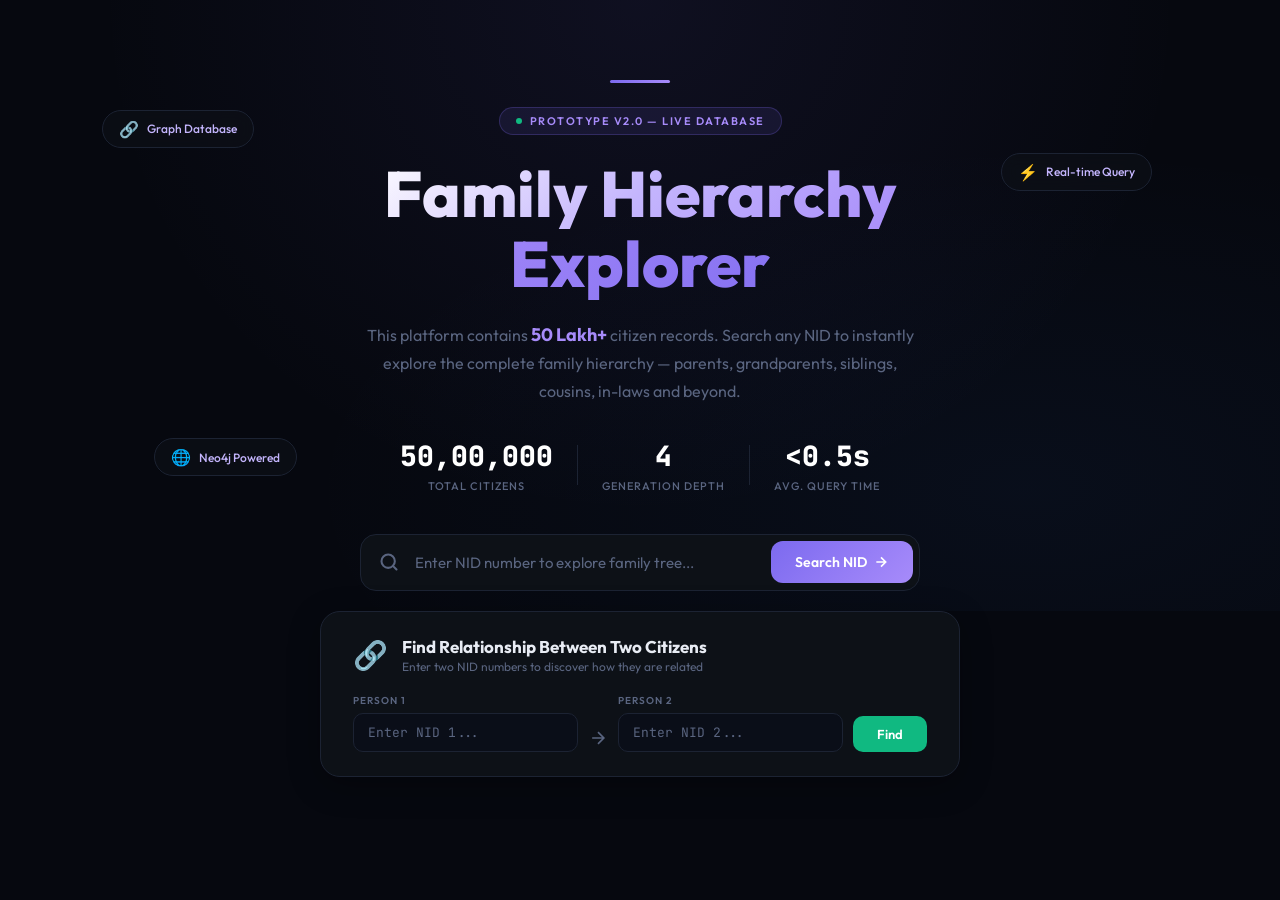
==== templates/index.html @ de161c2a "Initial commit" ====
<!DOCTYPE html>
<html lang="en">

<head>
    <meta charset="UTF-8">
    <meta name="viewport" content="width=device-width, initial-scale=1.0">
    <title>Family Tree Explorer — NID Database | 50 Lakh+ Records</title>
    <meta name="description"
        content="Explore family hierarchy and relationships across 50 Lakh+ citizen records using NID-based graph visualization.">

    <!-- D3.js library for graph visualization -->
    <script src="https://d3js.org/d3.v7.min.js"></script>

    <!-- Google Fonts: Outfit + JetBrains Mono -->
    <link rel="preconnect" href="https://fonts.googleapis.com">
    <link rel="preconnect" href="https://fonts.gstatic.com" crossorigin>
    <link
        href="https://fonts.googleapis.com/css2?family=Outfit:wght@300;400;500;600;700;800;900&family=JetBrains+Mono:wght@400;500;600&display=swap"
        rel="stylesheet">

    <!-- Our stylesheet -->
    <link rel="stylesheet" href="/static/css/style.css">
</head>

<body>

    <!-- HERO LANDING SECTION (shown initially, hidden after search) -->
    <section class="hero-section" id="heroSection">

        <!-- Animated background particles -->
        <div class="hero-particles" id="heroParticles"></div>

        <!-- Floating stats badges -->
        <div class="hero-float-badges">
            <div class="float-badge badge-1">
                <span class="badge-icon">🔗</span>
                <span class="badge-text">Graph Database</span>
            </div>
            <div class="float-badge badge-2">
                <span class="badge-icon">⚡</span>
                <span class="badge-text">Real-time Query</span>
            </div>
            <div class="float-badge badge-3">
                <span class="badge-icon">🌐</span>
                <span class="badge-text">Neo4j Powered</span>
            </div>
        </div>

        <div class="hero-content">
            <!-- Glowing accent line -->
            <div class="hero-accent-line"></div>

            <div class="hero-badge">
                <span class="hero-badge-dot"></span>
                PROTOTYPE v2.0 — LIVE DATABASE
            </div>

            <h1 class="hero-title">
                <span class="hero-title-line1">Family Hierarchy</span>
                <span class="hero-title-line2">Explorer</span>
            </h1>

            <p class="hero-subtitle">
                This platform contains <strong class="hero-highlight">50 Lakh+</strong> citizen records.
                Search any NID to instantly explore the complete family hierarchy — parents, grandparents,
                siblings, cousins, in-laws and beyond.
            </p>

            <div class="hero-stats">
                <div class="hero-stat">
                    <span class="hero-stat-number" id="statUsers">50,00,000</span>
                    <span class="hero-stat-label">Total Citizens</span>
                </div>
                <div class="hero-stat-divider"></div>
                <div class="hero-stat">
                    <span class="hero-stat-number">4</span>
                    <span class="hero-stat-label">Generation Depth</span>
                </div>
                <div class="hero-stat-divider"></div>
                <div class="hero-stat">
                    <span class="hero-stat-number">&lt;0.5s</span>
                    <span class="hero-stat-label">Avg. Query Time</span>
                </div>
            </div>

            <!-- Main NID Search Box -->
            <div class="hero-search-wrapper">
                <div class="hero-search-box" id="heroSearchBox">
                    <div class="search-icon-wrapper">
                        <svg width="20" height="20" viewBox="0 0 24 24" fill="none" stroke="currentColor"
                            stroke-width="2.5" stroke-linecap="round">
                            <circle cx="11" cy="11" r="8" />
                            <path d="m21 21-4.35-4.35" />
                        </svg>
                    </div>
                    <input type="text" id="heroSearchInput" placeholder="Enter NID number to explore family tree..."
                        autocomplete="off">
                    <button class="hero-search-btn" id="heroSearchBtn" onclick="handleHeroSearch()">
                        <span>Search NID</span>
                        <svg width="16" height="16" viewBox="0 0 24 24" fill="none" stroke="currentColor"
                            stroke-width="2.5">
                            <path d="M5 12h14M12 5l7 7-7 7" />
                        </svg>
                    </button>
                </div>

                <!-- Search results dropdown -->
                <div class="hero-search-results" id="heroSearchResults"></div>
            </div>

            <!-- Searching state -->
            <div class="search-progress" id="searchProgress">
                <div class="search-progress-bar">
                    <div class="search-progress-fill" id="searchProgressFill"></div>
                </div>
                <div class="search-progress-text" id="searchProgressText">Searching across 50,00,000 records...</div>
            </div>

            <!-- Search completed timing -->
            <div class="search-timing-result" id="searchTimingResult">
                <div class="timing-icon">⚡</div>
                <div class="timing-text" id="timingText"></div>
            </div>

        </div>
    </section>

    <!-- RELATIONSHIP FINDER SECTION (separate from hero, reduced gap) -->
    <section class="rel-finder-section" id="relFinderSection">
        <div class="rel-finder-container">
            <div class="rel-finder-header">
                <span class="rel-finder-icon">🔗</span>
                <div>
                    <h2>Find Relationship Between Two Citizens</h2>
                    <p>Enter two NID numbers to discover how they are related</p>
                </div>
            </div>
            <div class="hero-rel-inputs">
                <div class="hero-rel-input-wrap">
                    <label>Person 1</label>
                    <input type="text" id="heroRelNid1" placeholder="Enter NID 1...">
                </div>
                <div class="hero-rel-divider">
                    <svg width="20" height="20" viewBox="0 0 24 24" fill="none" stroke="currentColor" stroke-width="2">
                        <path d="M5 12h14M12 5l7 7-7 7" />
                    </svg>
                </div>
                <div class="hero-rel-input-wrap">
                    <label>Person 2</label>
                    <input type="text" id="heroRelNid2" placeholder="Enter NID 2...">
                </div>
                <button class="hero-rel-btn" onclick="heroFindRelationship()">Find</button>
            </div>
            <div class="hero-rel-result" id="heroRelResult">
                <div class="hero-rel-label" id="heroRelLabel"></div>
                <div class="hero-rel-path" id="heroRelPath"></div>
            </div>
        </div>
    </section>


    <!-- APP SECTION (shown after a citizen is selected) -->
    <section class="app-section" id="appSection">

        <!-- left sidebar: contains search, profile card, and relationship finder -->
        <aside class="sidebar">

            <!-- App title -->
            <div class="sidebar-header">
                <div class="sidebar-header-top">
                    <h1>🌳 Family Tree Explorer</h1>
                    <button class="btn-back-hero" onclick="showHero()" title="Back to Home">
                        <svg width="16" height="16" viewBox="0 0 24 24" fill="none" stroke="currentColor"
                            stroke-width="2.5">
                            <path d="M19 12H5M12 19l-7-7 7-7" />
                        </svg>
                    </button>
                </div>
                <p>NID Database — 50 Lakh+ Records</p>
            </div>

            <!-- Search box: type NID or name to find a citizen -->
            <div class="search-box">
                <div class="sidebar-search-wrapper">
                    <svg class="sidebar-search-icon" width="14" height="14" viewBox="0 0 24 24" fill="none"
                        stroke="currentColor" stroke-width="2.5">
                        <circle cx="11" cy="11" r="8" />
                        <path d="m21 21-4.35-4.35" />
                    </svg>
                    <input type="text" id="searchInput" placeholder="Search by NID or name..." autocomplete="off">
                </div>
            </div>

            <!-- Search results appear here dynamically -->
            <div class="search-results" id="searchResults"></div>

            <!-- Profile panel: shows the selected citizen's details -->
            <div class="profile-panel" id="profilePanel">
                <!-- This is the empty state (before any citizen is selected) -->
                <div class="profile-empty">
                    <div class="profile-empty-emoji">👤</div>
                    <p>Search for a citizen by NID or name to view their profile and family tree</p>
                </div>
            </div>
        </aside>


        <!-- main canvas (right side) for rendering the D3.js family tree graph -->
        <div class="main" id="mainCanvas">

            <!-- Welcome message (shown before any tree is loaded) -->
            <div class="empty-state" id="emptyState">
                <h2>Welcome to Family Tree Explorer</h2>
                <p>Enter an NID number in the search bar above to load a citizen's profile and family tree.</p>
            </div>

            <!-- Zoom controls (top-right corner) -->
            <div class="toolbar">
                <button onclick="zoomIn()" title="Zoom In">+</button>
                <button onclick="zoomOut()" title="Zoom Out">−</button>
                <button onclick="resetView()" title="Reset View">⟲</button>
            </div>

            <!-- Color legend (bottom-right corner, hidden until tree loads) -->
            <div class="legend" style="display:none" id="legend">
                <div class="legend-item">
                    <div class="legend-dot" style="background: var(--accent)"></div>
                    Selected Person
                </div>
                <div class="legend-item">
                    <div class="legend-dot" style="background: var(--male)"></div>
                    Male
                </div>
                <div class="legend-item">
                    <div class="legend-dot" style="background: var(--female)"></div>
                    Female
                </div>
                <div class="legend-item">
                    <div class="legend-dot" style="background: var(--gold)"></div>
                    Spouse Link
                </div>
                <div class="legend-item">
                    <div class="legend-dot" style="background: var(--green)"></div>
                    Sibling / Cousin
                </div>
            </div>

            <!-- Loading spinner overlay -->
            <div class="loading-overlay" id="loading">
                <div class="spinner"></div>
                <div class="loading-text">Loading family tree...</div>
            </div>

            <!-- Tooltip (follows the mouse when hovering a node) -->
            <div class="tooltip" id="tooltip"></div>

        </div>

    </section>


    <!-- RELATIONSHIP TABLE MODAL -->
    <div class="modal-overlay" id="relTableModal">
        <div class="modal-container">
            <div class="modal-header">
                <div class="modal-title-group">
                    <h2 id="modalTitle">Family Relationship Table</h2>
                    <p class="modal-subtitle" id="modalSubtitle">Complete family hierarchy breakdown</p>
                </div>
                <button class="modal-close" onclick="closeRelTable()">
                    <svg width="20" height="20" viewBox="0 0 24 24" fill="none" stroke="currentColor"
                        stroke-width="2.5">
                        <path d="M18 6 6 18M6 6l12 12" />
                    </svg>
                </button>
            </div>

            <div class="modal-body" id="modalBody">
                <!-- Tables get populated dynamically -->
            </div>
        </div>
    </div>


    <!-- Our JavaScript (loaded at the end so the DOM is ready) -->
    <script src="/static/js/app.js"></script>

</body>

</html>
---- static/css/style.css ----
@import url('https://fonts.googleapis.com/css2?family=Outfit:wght@300;400;500;600;700;800;900&family=JetBrains+Mono:wght@400;500;600&display=swap');

*{margin:0;padding:0;box-sizing:border-box}

:root{
  --bg:#06080f;--card:#0d1117;--card2:#151b27;--border:#1c2333;--input-bg:#0a0e18;
  --accent:#7c6aef;--accent2:#a78bfa;--accent3:#c4b5fd;
  --text:#e8ecf4;--muted:#5a6580;
  --green:#10b981;--red:#ef4444;--gold:#f59e0b;
  --male:#3b82f6;--female:#ec4899;
  --radius:14px;--glow:0 0 40px rgba(124,106,239,0.15);
}

html{scroll-behavior:smooth}

body{font-family:'Outfit',sans-serif;background:var(--bg);color:var(--text);min-height:100vh;overflow-x:hidden}

/* ===== HERO SECTION ===== */
.hero-section{min-height:60vh;display:flex;flex-direction:column;align-items:center;justify-content:center;position:relative;overflow:hidden;padding:80px 24px 20px;background:radial-gradient(ellipse at 50% 0%,rgba(124,106,239,0.08) 0%,transparent 60%),radial-gradient(ellipse at 80% 80%,rgba(59,130,246,0.05) 0%,transparent 50%),var(--bg)}

.hero-particles{position:absolute;inset:0;overflow:hidden;pointer-events:none}
.hero-particles .particle{position:absolute;width:3px;height:3px;background:var(--accent2);border-radius:50%;opacity:0;animation:floatUp 8s linear infinite}
@keyframes floatUp{0%{opacity:0;transform:translateY(100vh) scale(0)}10%{opacity:.6}90%{opacity:.6}100%{opacity:0;transform:translateY(-10vh) scale(1)}}

.hero-float-badges{position:absolute;inset:0;pointer-events:none}
.float-badge{position:absolute;display:flex;align-items:center;gap:8px;padding:8px 16px;background:rgba(13,17,23,0.7);border:1px solid var(--border);border-radius:24px;font-size:12px;font-weight:500;color:var(--accent3);backdrop-filter:blur(8px);animation:floatBadge 6s ease-in-out infinite}
.badge-1{top:18%;left:8%;animation-delay:0s}
.badge-2{top:25%;right:10%;animation-delay:2s}
.badge-3{bottom:22%;left:12%;animation-delay:4s}
.badge-icon{font-size:16px}
@keyframes floatBadge{0%,100%{transform:translateY(0)}50%{transform:translateY(-12px)}}

.hero-content{max-width:720px;text-align:center;position:relative;z-index:2}

.hero-accent-line{width:60px;height:3px;background:linear-gradient(90deg,var(--accent),var(--accent2));border-radius:4px;margin:0 auto 24px}

.hero-badge{display:inline-flex;align-items:center;gap:8px;padding:6px 16px;background:rgba(124,106,239,0.1);border:1px solid rgba(124,106,239,0.25);border-radius:24px;font-size:11px;font-weight:600;letter-spacing:1.5px;color:var(--accent2);margin-bottom:24px;text-transform:uppercase}
.hero-badge-dot{width:6px;height:6px;background:var(--green);border-radius:50%;animation:blink 2s ease-in-out infinite}
@keyframes blink{0%,100%{opacity:1}50%{opacity:.3}}

.hero-title{margin-bottom:20px}
.hero-title-line1{display:block;font-size:clamp(32px,6vw,64px);font-weight:800;background:linear-gradient(135deg,#fff 0%,var(--accent3) 50%,var(--accent2) 100%);-webkit-background-clip:text;-webkit-text-fill-color:transparent;background-clip:text;line-height:1.1}
.hero-title-line2{display:block;font-size:clamp(32px,6vw,64px);font-weight:800;background:linear-gradient(135deg,var(--accent2) 0%,var(--accent) 100%);-webkit-background-clip:text;-webkit-text-fill-color:transparent;background-clip:text;line-height:1.1}

.hero-subtitle{font-size:16px;line-height:1.7;color:var(--muted);max-width:560px;margin:0 auto 32px;font-weight:400}
.hero-highlight{color:var(--accent2);font-weight:700;font-size:18px}

.hero-stats{display:flex;align-items:center;justify-content:center;gap:24px;margin-bottom:40px}
.hero-stat{text-align:center}
.hero-stat-number{display:block;font-size:28px;font-weight:800;color:#fff;font-family:'JetBrains Mono',monospace}
.hero-stat-label{font-size:11px;color:var(--muted);text-transform:uppercase;letter-spacing:1px;font-weight:500}
.hero-stat-divider{width:1px;height:40px;background:var(--border)}

/* Hero Search */
.hero-search-wrapper{position:relative;max-width:580px;margin:0 auto}
.hero-search-box{display:flex;align-items:center;background:var(--card);border:1px solid var(--border);border-radius:16px;padding:6px;transition:border-color .3s,box-shadow .3s}
.hero-search-box:focus-within{border-color:var(--accent);box-shadow:var(--glow)}
.search-icon-wrapper{padding:0 12px;color:var(--muted);display:flex}
.hero-search-box input{flex:1;background:none;border:none;color:var(--text);font-size:15px;font-family:'Outfit',sans-serif;padding:12px 4px;outline:none}
.hero-search-box input::placeholder{color:var(--muted)}
.hero-search-btn{display:flex;align-items:center;gap:6px;padding:12px 24px;background:linear-gradient(135deg,var(--accent),var(--accent2));color:#fff;border:none;border-radius:12px;font-size:14px;font-weight:600;font-family:'Outfit',sans-serif;cursor:pointer;transition:transform .15s,box-shadow .15s;white-space:nowrap}
.hero-search-btn:hover{transform:translateY(-1px);box-shadow:0 6px 24px rgba(124,106,239,0.4)}

.search-time-estimate{display:flex;align-items:center;gap:6px;justify-content:center;margin-top:12px;font-size:12px;color:var(--muted)}
.search-time-estimate strong{color:var(--accent2)}

.hero-search-results{position:absolute;top:calc(100% + 8px);left:0;right:0;background:var(--card);border:1px solid var(--border);border-radius:14px;max-height:280px;overflow-y:auto;display:none;z-index:50;box-shadow:0 16px 48px rgba(0,0,0,.5)}
.hero-search-results.active{display:block}

.hero-result-item{padding:12px 20px;cursor:pointer;font-size:14px;border-bottom:1px solid var(--border);transition:background .15s;display:flex;align-items:center;justify-content:space-between}
.hero-result-item:last-child{border-bottom:none}
.hero-result-item:hover{background:rgba(124,106,239,0.08)}
.hero-result-name{font-weight:600}
.hero-result-nid{font-family:'JetBrains Mono',monospace;font-size:11px;color:var(--accent2)}
.hero-result-gender{margin-left:8px}

/* Search Progress */
.search-progress{display:none;max-width:580px;margin:20px auto 0;text-align:center}
.search-progress.active{display:block}
.search-progress-bar{height:4px;background:var(--border);border-radius:4px;overflow:hidden;margin-bottom:8px}
.search-progress-fill{height:100%;width:0%;background:linear-gradient(90deg,var(--accent),var(--accent2));border-radius:4px;transition:width .3s}
.search-progress-text{font-size:12px;color:var(--muted)}

/* Search Timing Result */
.search-timing-result{display:none;max-width:580px;margin:16px auto 0;padding:12px 20px;background:rgba(16,185,129,0.08);border:1px solid rgba(16,185,129,0.2);border-radius:12px;text-align:center;animation:fadeIn .4s ease}
.search-timing-result.active{display:flex;align-items:center;justify-content:center;gap:8px}
.timing-icon{font-size:18px}
.timing-text{font-size:13px;color:var(--green);font-weight:500}
.timing-text strong{color:#fff}

/* Relationship Finder Section (below hero, minimal gap) */
.rel-finder-section{background:var(--bg);padding:0 24px 48px;position:relative;z-index:2}
.rel-finder-container{max-width:640px;margin:0 auto;padding:24px 32px;background:var(--card);border:1px solid var(--border);border-radius:20px;box-shadow:0 8px 32px rgba(0,0,0,.3)}
.rel-finder-header{display:flex;align-items:center;gap:14px;margin-bottom:20px}
.rel-finder-icon{font-size:28px}
.rel-finder-header h2{font-size:17px;font-weight:700;color:var(--text)}
.rel-finder-header p{font-size:12px;color:var(--muted);margin-top:2px}
.hero-rel-inputs{display:flex;align-items:flex-end;gap:10px}
.hero-rel-input-wrap{flex:1}
.hero-rel-input-wrap label{display:block;font-size:10px;text-transform:uppercase;letter-spacing:1px;color:var(--muted);margin-bottom:6px;font-weight:600}
.hero-rel-input-wrap input{width:100%;padding:10px 14px;background:var(--input-bg);border:1px solid var(--border);border-radius:10px;color:var(--text);font-size:13px;font-family:'JetBrains Mono',monospace;outline:none;transition:border-color .2s}
.hero-rel-input-wrap input:focus{border-color:var(--accent)}
.hero-rel-input-wrap input::placeholder{color:var(--muted)}
.hero-rel-divider{color:var(--muted);display:flex;align-items:center;padding-bottom:4px}
.hero-rel-btn{padding:10px 24px;background:var(--green);color:#fff;border:none;border-radius:10px;font-size:13px;font-weight:600;font-family:'Outfit',sans-serif;cursor:pointer;transition:opacity .15s,transform .15s;white-space:nowrap}
.hero-rel-btn:hover{opacity:.9;transform:translateY(-1px)}
.hero-rel-result{display:none;margin-top:14px;padding:14px 18px;background:var(--input-bg);border:1px solid var(--border);border-radius:12px;animation:fadeIn .3s ease}
.hero-rel-result.active{display:block}
.hero-rel-label{font-size:18px;font-weight:700;color:var(--gold);margin-bottom:4px}
.hero-rel-path{font-size:12px;color:var(--muted);line-height:1.5}

/* ===== APP SECTION ===== */
.app-section{height:100vh;display:none;flex-direction:row}
.app-section.active{display:flex}

/* ===== SIDEBAR ===== */
.sidebar{width:380px;background:var(--card);border-right:1px solid var(--border);display:flex;flex-direction:column;height:100vh;flex-shrink:0}
.sidebar-header{padding:16px 24px;border-bottom:1px solid var(--border);background:linear-gradient(135deg,var(--accent) 0%,#5b4cc9 100%);color:#fff}
.sidebar-header-top{display:flex;align-items:center;justify-content:space-between}
.sidebar-header h1{font-size:17px;font-weight:700;letter-spacing:-0.5px}
.sidebar-header p{font-size:11px;opacity:.8;margin-top:3px}
.btn-back-hero{width:30px;height:30px;border:1px solid rgba(255,255,255,.3);border-radius:8px;background:rgba(255,255,255,.1);color:#fff;cursor:pointer;display:flex;align-items:center;justify-content:center;transition:background .15s}
.btn-back-hero:hover{background:rgba(255,255,255,.2)}

.search-box{padding:14px 24px;border-bottom:1px solid var(--border)}
.sidebar-search-wrapper{display:flex;align-items:center;gap:8px;background:var(--input-bg);border:1px solid var(--border);border-radius:10px;padding:0 12px;transition:border-color .2s}
.sidebar-search-wrapper:focus-within{border-color:var(--accent)}
.sidebar-search-icon{color:var(--muted);flex-shrink:0}
.search-box input{flex:1;width:100%;padding:10px 0;background:none;border:none;color:var(--text);font-size:13px;font-family:'Outfit',sans-serif;outline:none}
.search-box input::placeholder{color:var(--muted)}

.search-results{max-height:180px;overflow-y:auto;border-bottom:1px solid var(--border)}
.search-item{padding:10px 24px;cursor:pointer;font-size:13px;border-bottom:1px solid rgba(30,38,66,.5);transition:background .15s}
.search-item:hover{background:rgba(124,106,239,.1)}
.search-item .nid{color:var(--accent2);font-size:11px;font-family:'JetBrains Mono',monospace}

/* ===== PROFILE PANEL ===== */
.profile-panel{flex:1;overflow-y:auto;padding:20px 24px}
.profile-panel::-webkit-scrollbar{width:4px}
.profile-panel::-webkit-scrollbar-thumb{background:var(--border);border-radius:4px}

.profile-empty{text-align:center;padding:50px 20px;color:var(--muted)}
.profile-empty-emoji{font-size:48px;margin-bottom:12px;opacity:.4}

.profile-card{animation:fadeIn .3s ease}
.profile-avatar{width:64px;height:64px;border-radius:50%;display:flex;align-items:center;justify-content:center;font-size:24px;font-weight:700;margin-bottom:14px}
.profile-avatar.male{background:linear-gradient(135deg,#3b82f6,#60a5fa);color:#fff}
.profile-avatar.female{background:linear-gradient(135deg,#ec4899,#f472b6);color:#fff}
.profile-name{font-size:20px;font-weight:700;margin-bottom:4px}
.profile-nid{font-size:12px;color:var(--accent2);font-family:'JetBrains Mono',monospace;margin-bottom:18px}

.profile-grid{display:grid;grid-template-columns:1fr 1fr;gap:8px}
.profile-field{background:var(--input-bg);padding:10px 12px;border-radius:8px;border:1px solid var(--border)}
.profile-field.full{grid-column:1/-1}
.profile-field label{font-size:10px;text-transform:uppercase;letter-spacing:.5px;color:var(--muted);display:block;margin-bottom:2px}
.profile-field span{font-size:13px;font-weight:500}

/* Profile Buttons Row */
.profile-buttons{display:flex;gap:8px;margin-top:14px}
.btn-tree,.btn-rel-table{flex:1;padding:10px;color:#fff;border:none;border-radius:10px;font-size:12px;font-weight:600;font-family:'Outfit',sans-serif;cursor:pointer;transition:transform .15s,box-shadow .15s;display:flex;align-items:center;justify-content:center;gap:6px}
.btn-tree{background:linear-gradient(135deg,var(--accent),var(--accent2))}
.btn-tree:hover{transform:translateY(-1px);box-shadow:0 4px 15px rgba(124,106,239,.4)}
.btn-rel-table{background:linear-gradient(135deg,#0ea5e9,#06b6d4)}
.btn-rel-table:hover{transform:translateY(-1px);box-shadow:0 4px 15px rgba(14,165,233,.4)}

/* ===== RELATIONSHIP FINDER ===== */
.rel-finder{padding:14px 24px;border-top:1px solid var(--border);background:rgba(0,0,0,.2)}
.rel-finder h3{font-size:13px;font-weight:600;margin-bottom:10px;color:var(--accent2)}
.rel-inputs{display:flex;gap:8px;margin-bottom:8px}
.rel-inputs input{flex:1;padding:8px 10px;background:var(--input-bg);border:1px solid var(--border);border-radius:6px;color:var(--text);font-size:12px;font-family:'JetBrains Mono',monospace;outline:none}
.rel-inputs input:focus{border-color:var(--accent)}
.btn-find{width:100%;padding:8px;background:var(--green);color:#fff;border:none;border-radius:8px;font-size:12px;font-weight:600;font-family:'Outfit',sans-serif;cursor:pointer;transition:opacity .15s}
.btn-find:hover{opacity:.85}
.rel-result{margin-top:10px;padding:12px;background:var(--input-bg);border-radius:8px;border:1px solid var(--border);font-size:13px;display:none}
.rel-result .rel-label{font-size:16px;font-weight:700;color:var(--gold);margin-bottom:4px}
.rel-result .rel-path{font-size:11px;color:var(--muted)}

/* ===== MAIN CANVAS ===== */
.main{flex:1;position:relative;overflow:hidden}

.toolbar{position:absolute;top:16px;right:16px;display:flex;gap:8px;z-index:10}
.toolbar button{width:36px;height:36px;background:var(--card);border:1px solid var(--border);border-radius:8px;color:var(--text);font-size:16px;cursor:pointer;display:flex;align-items:center;justify-content:center;transition:background .15s}
.toolbar button:hover{background:var(--accent);border-color:var(--accent)}

.legend{position:absolute;bottom:16px;right:16px;background:var(--card);border:1px solid var(--border);border-radius:var(--radius);padding:14px 18px;z-index:10;font-size:11px}
.legend-item{display:flex;align-items:center;gap:8px;margin-bottom:4px}
.legend-item:last-child{margin-bottom:0}
.legend-dot{width:10px;height:10px;border-radius:50%;flex-shrink:0}

.empty-state{position:absolute;top:50%;left:50%;transform:translate(-50%,-50%);text-align:center;color:var(--muted)}
.empty-state h2{font-size:20px;margin-bottom:8px;font-weight:600}
.empty-state p{font-size:13px;max-width:300px}

.main svg{width:100%;height:100%}

.link{fill:none;stroke-width:2}
.link-father{stroke:var(--male)}
.link-mother{stroke:var(--female)}
.link-spouse{stroke:var(--gold);stroke-dasharray:5,5}
.link-parent{stroke:var(--muted);stroke-dasharray:3,3}

.node{cursor:pointer}
.node circle{stroke-width:2.5;transition:r .15s}
.node:hover circle{r:22}
.node text{fill:var(--text);font-size:10px;font-weight:500;pointer-events:none}
.node .role-label{fill:var(--gold);font-size:9px;font-weight:600;letter-spacing:.3px}

.glow-ring{animation:pulse 2s ease-in-out infinite}
@keyframes pulse{0%,100%{opacity:.4;r:28}50%{opacity:.8;r:34}}

.tooltip{position:absolute;background:var(--card);border:1px solid var(--border);border-radius:8px;padding:10px 14px;font-size:12px;pointer-events:none;opacity:0;transition:opacity .15s;z-index:100;max-width:220px;box-shadow:0 8px 24px rgba(0,0,0,.4)}

.loading-overlay{position:absolute;inset:0;background:rgba(6,8,15,.85);display:none;align-items:center;justify-content:center;z-index:50;flex-direction:column;gap:12px}
.loading-overlay.active{display:flex}
.spinner{width:36px;height:36px;border:3px solid var(--border);border-top-color:var(--accent);border-radius:50%;animation:spin .8s linear infinite}
.loading-text{font-size:13px;color:var(--muted)}

/* ===== MODAL (Relationship Table) ===== */
.modal-overlay{position:fixed;inset:0;background:rgba(6,8,15,.88);backdrop-filter:blur(8px);z-index:1000;display:none;align-items:center;justify-content:center;padding:24px}
.modal-overlay.active{display:flex}

.modal-container{background:var(--card);border:1px solid var(--border);border-radius:20px;width:100%;max-width:900px;max-height:85vh;display:flex;flex-direction:column;box-shadow:0 32px 80px rgba(0,0,0,.6);animation:modalIn .3s ease}
@keyframes modalIn{from{opacity:0;transform:scale(.95) translateY(16px)}to{opacity:1;transform:scale(1) translateY(0)}}

.modal-header{display:flex;align-items:center;justify-content:space-between;padding:24px 28px;border-bottom:1px solid var(--border)}
.modal-header h2{font-size:18px;font-weight:700}
.modal-subtitle{font-size:12px;color:var(--muted);margin-top:2px}
.modal-close{width:36px;height:36px;border-radius:10px;border:1px solid var(--border);background:var(--input-bg);color:var(--muted);cursor:pointer;display:flex;align-items:center;justify-content:center;transition:all .15s}
.modal-close:hover{background:var(--red);color:#fff;border-color:var(--red)}

.modal-body{padding:24px 28px;overflow-y:auto;flex:1}
.modal-body::-webkit-scrollbar{width:4px}
.modal-body::-webkit-scrollbar-thumb{background:var(--border);border-radius:4px}

/* Table Section */
.rel-table-section{margin-bottom:28px}
.rel-table-section:last-child{margin-bottom:0}
.rel-table-section-title{display:flex;align-items:center;gap:10px;margin-bottom:14px;font-size:15px;font-weight:700}
.rel-table-section-title .section-icon{width:32px;height:32px;border-radius:10px;display:flex;align-items:center;justify-content:center;font-size:16px}
.section-icon.father-side{background:rgba(59,130,246,.15);color:var(--male)}
.section-icon.mother-side{background:rgba(236,72,153,.15);color:var(--female)}
.section-icon.self-side{background:rgba(124,106,239,.15);color:var(--accent2)}

.rel-table{width:100%;border-collapse:separate;border-spacing:0;font-size:13px}
.rel-table thead th{background:var(--card2);padding:10px 14px;text-align:left;font-weight:600;font-size:11px;text-transform:uppercase;letter-spacing:.8px;color:var(--muted);border-bottom:1px solid var(--border)}
.rel-table thead th:first-child{border-radius:10px 0 0 0}
.rel-table thead th:last-child{border-radius:0 10px 0 0}
.rel-table tbody tr{transition:background .12s}
.rel-table tbody tr:hover{background:rgba(124,106,239,.05)}
.rel-table tbody td{padding:10px 14px;border-bottom:1px solid var(--border)}
.rel-table .rel-badge{display:inline-block;padding:3px 10px;border-radius:6px;font-size:11px;font-weight:600}
.rel-badge.direct{background:rgba(16,185,129,.12);color:var(--green)}
.rel-badge.extended{background:rgba(245,158,11,.12);color:var(--gold)}
.rel-badge.in-law{background:rgba(139,92,246,.12);color:var(--accent2)}
.gender-tag{font-size:12px}
.gender-m{color:var(--male)}
.gender-f{color:var(--female)}
.nid-mono{font-family:'JetBrains Mono',monospace;font-size:11px;color:var(--accent2)}

.no-relatives-msg{padding:20px;text-align:center;color:var(--muted);font-size:13px;background:var(--input-bg);border-radius:10px;border:1px solid var(--border)}

/* ===== ANIMATIONS ===== */
@keyframes fadeIn{from{opacity:0;transform:translateY(8px)}to{opacity:1;transform:translateY(0)}}
@keyframes spin{to{transform:rotate(360deg)}}
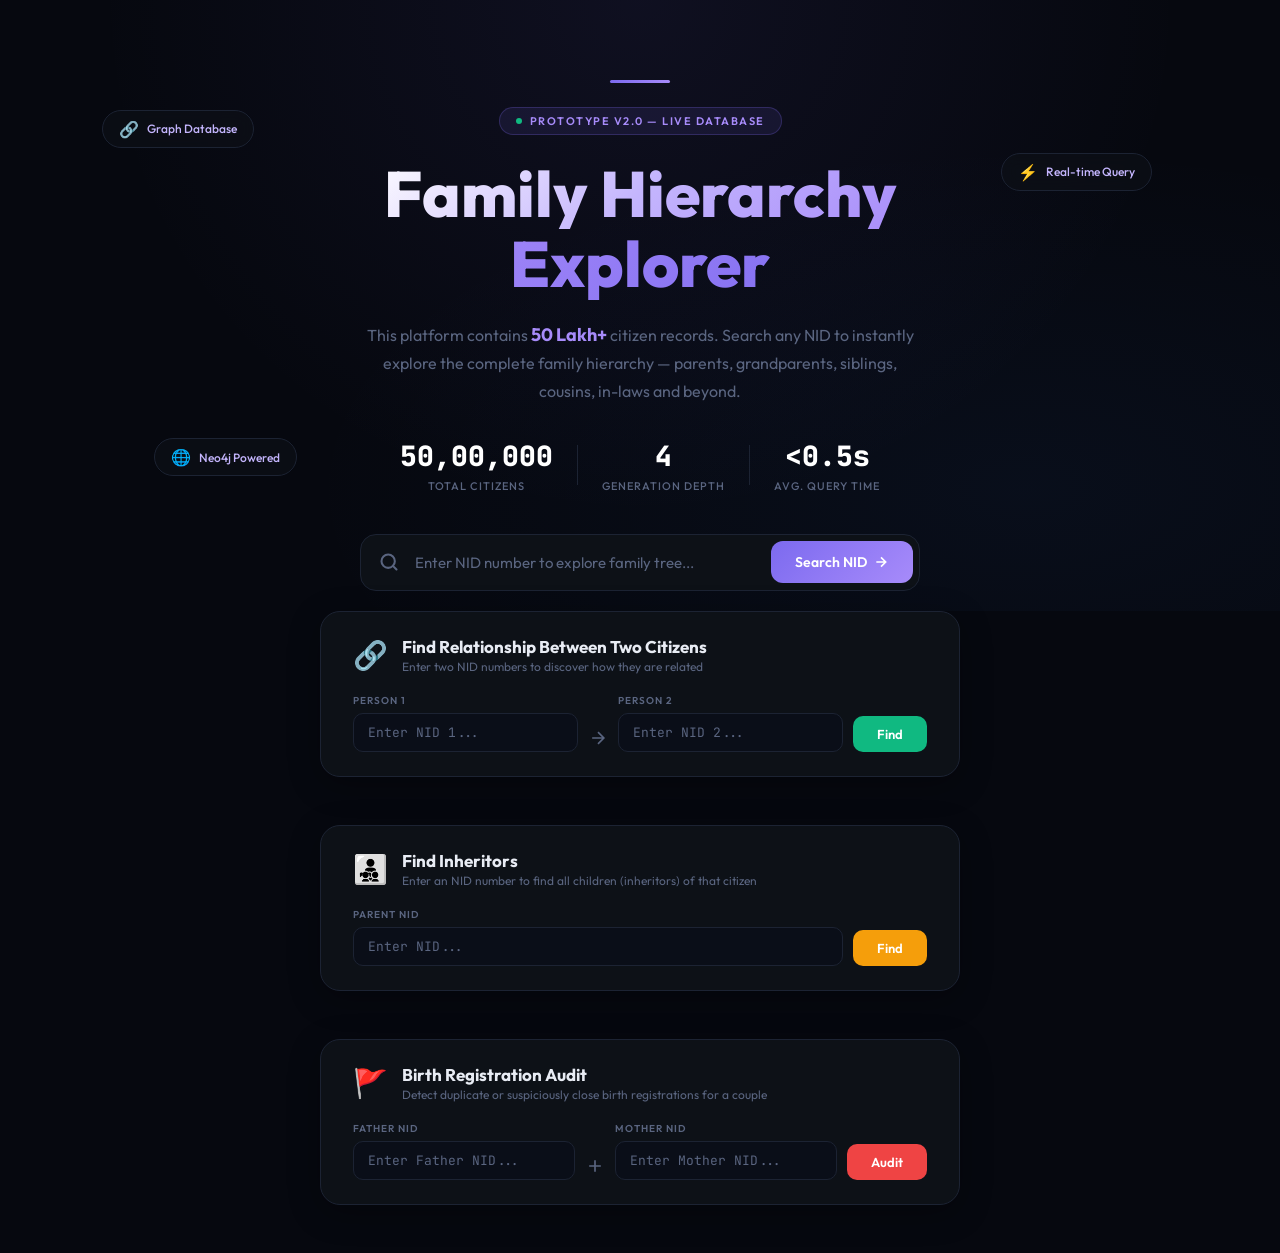
==== commit 7569d7e4: "Add multiple marriages, richer relationship labelling, and audit tools Data generation and import: -" ====
--- a/templates/index.html
+++ b/templates/index.html
@@ -158,6 +158,63 @@
         </div>
     </section>
 
+    <!-- FIND INHERITORS SECTION (below relationship finder) -->
+    <section class="inheritors-section" id="inheritorsSection">
+        <div class="inheritors-container">
+            <div class="inheritors-header">
+                <span class="inheritors-icon">👨‍👧‍👦</span>
+                <div>
+                    <h2>Find Inheritors</h2>
+                    <p>Enter an NID number to find all children (inheritors) of that citizen</p>
+                </div>
+            </div>
+            <div class="inheritors-input-row">
+                <div class="inheritors-input-wrap">
+                    <label>Parent NID</label>
+                    <input type="text" id="inheritorsNidInput" placeholder="Enter NID...">
+                </div>
+                <button class="inheritors-btn" onclick="findInheritors()">Find</button>
+            </div>
+            <div class="inheritors-result" id="inheritorsResult">
+                <div class="inheritors-result-header" id="inheritorsResultHeader"></div>
+                <div class="inheritors-list" id="inheritorsList"></div>
+            </div>
+        </div>
+    </section>
+
+    <!-- BIRTH REGISTRATION AUDIT SECTION -->
+    <section class="birth-audit-section" id="birthAuditSection">
+        <div class="birth-audit-container">
+            <div class="birth-audit-header">
+                <span class="birth-audit-icon">🚩</span>
+                <div>
+                    <h2>Birth Registration Audit</h2>
+                    <p>Detect duplicate or suspiciously close birth registrations for a couple</p>
+                </div>
+            </div>
+            <div class="birth-audit-inputs">
+                <div class="birth-audit-input-wrap">
+                    <label>Father NID</label>
+                    <input type="text" id="auditFatherNid" placeholder="Enter Father NID...">
+                </div>
+                <div class="birth-audit-divider">
+                    <svg width="20" height="20" viewBox="0 0 24 24" fill="none" stroke="currentColor" stroke-width="2">
+                        <path d="M12 5v14M5 12h14" />
+                    </svg>
+                </div>
+                <div class="birth-audit-input-wrap">
+                    <label>Mother NID</label>
+                    <input type="text" id="auditMotherNid" placeholder="Enter Mother NID...">
+                </div>
+                <button class="birth-audit-btn" onclick="runBirthAudit()">Audit</button>
+            </div>
+            <div class="birth-audit-result" id="birthAuditResult">
+                <div class="birth-audit-summary" id="birthAuditSummary"></div>
+                <div class="birth-audit-timeline" id="birthAuditTimeline"></div>
+            </div>
+        </div>
+    </section>
+
 
     <!-- APP SECTION (shown after a citizen is selected) -->
     <section class="app-section" id="appSection">
@@ -223,25 +280,69 @@
 
             <!-- Color legend (bottom-right corner, hidden until tree loads) -->
             <div class="legend" style="display:none" id="legend">
-                <div class="legend-item">
-                    <div class="legend-dot" style="background: var(--accent)"></div>
-                    Selected Person
-                </div>
-                <div class="legend-item">
-                    <div class="legend-dot" style="background: var(--male)"></div>
-                    Male
-                </div>
-                <div class="legend-item">
-                    <div class="legend-dot" style="background: var(--female)"></div>
-                    Female
-                </div>
-                <div class="legend-item">
-                    <div class="legend-dot" style="background: var(--gold)"></div>
-                    Spouse Link
-                </div>
-                <div class="legend-item">
-                    <div class="legend-dot" style="background: var(--green)"></div>
-                    Sibling / Cousin
+                <div class="legend-head" onclick="toggleLegend()">
+                    <span>Legend</span>
+                    <svg class="legend-caret" width="12" height="12" viewBox="0 0 24 24" fill="none"
+                        stroke="currentColor" stroke-width="3">
+                        <path d="M6 9l6 6 6-6" />
+                    </svg>
+                </div>
+                <div class="legend-body">
+
+                    <div class="legend-group">
+                        <div class="legend-group-label">People</div>
+                        <div class="legend-item"><span class="legend-dot" style="background:#7c6aef"></span>Selected
+                            person</div>
+                        <div class="legend-item"><span class="legend-dot" style="background:#3b82f6"></span>Male</div>
+                        <div class="legend-item"><span class="legend-dot" style="background:#ec4899"></span>Female</div>
+                        <div class="legend-item"><span class="legend-dot" style="background:#f59e0b"></span>Spouse</div>
+                    </div>
+
+                    <div class="legend-group">
+                        <div class="legend-group-label">Ring flags</div>
+                        <div class="legend-item"><span class="legend-ring" style="border-color:#10b981"></span>Full
+                            sibling</div>
+                        <div class="legend-item"><span class="legend-ring dash"
+                                style="border-color:#22d3ee"></span>Half sibling</div>
+                        <div class="legend-item"><span class="legend-ring dash"
+                                style="border-color:#fb923c"></span>Step relation</div>
+                        <div class="legend-item"><span class="legend-ring dash"
+                                style="border-color:#f43f5e"></span>Co-wife / co-husband</div>
+                        <div class="legend-item"><span
+                                style="color:#f59e0b;font-size:13px;line-height:1;width:12px;text-align:center;flex-shrink:0">⚭</span>Multiple
+                            marriages</div>
+                    </div>
+
+                    <div class="legend-group">
+                        <div class="legend-group-label">Connections</div>
+                        <div class="legend-item">
+                            <svg class="legend-line" width="26" height="8">
+                                <defs><marker id="leg-arrow-f" viewBox="0 -4 8 8" refX="7" markerWidth="5" markerHeight="5" orient="auto"><path d="M0,-3L7,0L0,3" fill="#3b82f6"/></marker></defs>
+                                <line x1="0" y1="4" x2="22" y2="4" stroke="#3b82f6" stroke-width="2.4" marker-end="url(#leg-arrow-f)" />
+                            </svg>Father → Child
+                        </div>
+                        <div class="legend-item">
+                            <svg class="legend-line" width="26" height="8">
+                                <defs><marker id="leg-arrow-m" viewBox="0 -4 8 8" refX="7" markerWidth="5" markerHeight="5" orient="auto"><path d="M0,-3L7,0L0,3" fill="#ec4899"/></marker></defs>
+                                <line x1="0" y1="4" x2="22" y2="4" stroke="#ec4899" stroke-width="2.4" marker-end="url(#leg-arrow-m)" />
+                            </svg>Mother → Child
+                        </div>
+                        <div class="legend-item">
+                            <svg class="legend-line" width="26" height="8">
+                                <line x1="0" y1="4" x2="26" y2="4" stroke="#f59e0b" stroke-width="2.4"
+                                    stroke-dasharray="9 4 2 4" stroke-linecap="round" />
+                            </svg>Marriage ♥
+                        </div>
+                        <div class="legend-item">
+                            <svg class="legend-line" width="26" height="8">
+                                <line x1="0" y1="4" x2="26" y2="4" stroke="#64748b" stroke-width="1.7"
+                                    stroke-dasharray="1 6" stroke-linecap="round" />
+                            </svg>Cousin / extended
+                        </div>
+                    </div>
+
+                    <div class="legend-hint">Hover a node to focus · Drag to arrange · Scroll to zoom · Click to
+                        re-center</div>
                 </div>
             </div>
 
--- a/static/css/style.css
+++ b/static/css/style.css
@@ -109,6 +109,80 @@
 .hero-rel-label{font-size:18px;font-weight:700;color:var(--gold);margin-bottom:4px}
 .hero-rel-path{font-size:12px;color:var(--muted);line-height:1.5}
 
+/* Inheritors Section (below relationship finder) */
+.inheritors-section{background:var(--bg);padding:0 24px 48px;position:relative;z-index:2}
+.inheritors-container{max-width:640px;margin:0 auto;padding:24px 32px;background:var(--card);border:1px solid var(--border);border-radius:20px;box-shadow:0 8px 32px rgba(0,0,0,.3)}
+.inheritors-header{display:flex;align-items:center;gap:14px;margin-bottom:20px}
+.inheritors-icon{font-size:28px}
+.inheritors-header h2{font-size:17px;font-weight:700;color:var(--text)}
+.inheritors-header p{font-size:12px;color:var(--muted);margin-top:2px}
+.inheritors-input-row{display:flex;align-items:flex-end;gap:10px}
+.inheritors-input-wrap{flex:1}
+.inheritors-input-wrap label{display:block;font-size:10px;text-transform:uppercase;letter-spacing:1px;color:var(--muted);margin-bottom:6px;font-weight:600}
+.inheritors-input-wrap input{width:100%;padding:10px 14px;background:var(--input-bg);border:1px solid var(--border);border-radius:10px;color:var(--text);font-size:13px;font-family:'JetBrains Mono',monospace;outline:none;transition:border-color .2s}
+.inheritors-input-wrap input:focus{border-color:var(--accent)}
+.inheritors-input-wrap input::placeholder{color:var(--muted)}
+.inheritors-btn{padding:10px 24px;background:var(--gold);color:#fff;border:none;border-radius:10px;font-size:13px;font-weight:600;font-family:'Outfit',sans-serif;cursor:pointer;transition:opacity .15s,transform .15s;white-space:nowrap}
+.inheritors-btn:hover{opacity:.9;transform:translateY(-1px)}
+.inheritors-result{display:none;margin-top:14px;padding:14px 18px;background:var(--input-bg);border:1px solid var(--border);border-radius:12px;animation:fadeIn .3s ease}
+.inheritors-result.active{display:block}
+.inheritors-result-header{font-size:15px;font-weight:700;color:var(--gold);margin-bottom:12px}
+.inheritors-list{display:flex;flex-direction:column;gap:8px}
+.inheritor-card{display:flex;align-items:center;justify-content:space-between;padding:10px 14px;background:var(--card);border:1px solid var(--border);border-radius:10px;border-left:3px solid var(--muted);transition:background .15s,border-color .15s}
+.inheritor-card:hover{background:rgba(124,106,239,.06);border-color:var(--accent)}
+.inheritor-card.male{border-left-color:var(--male)}
+.inheritor-card.female{border-left-color:var(--female)}
+.inheritor-info{display:flex;flex-direction:column;gap:2px}
+.inheritor-name{font-size:13px;font-weight:600;color:var(--text)}
+.inheritor-nid{font-size:11px;font-family:'JetBrains Mono',monospace;color:var(--accent2)}
+.inheritor-meta{display:flex;align-items:center;gap:10px;font-size:11px;color:var(--muted)}
+.inheritor-gender{font-size:14px}
+.inheritor-count{font-size:12px;color:var(--muted);font-weight:500;margin-top:4px}
+.inheritors-empty{text-align:center;padding:16px;color:var(--muted);font-size:13px}
+
+/* Birth Registration Audit Section */
+.birth-audit-section{background:var(--bg);padding:0 24px 48px;position:relative;z-index:2}
+.birth-audit-container{max-width:640px;margin:0 auto;padding:24px 32px;background:var(--card);border:1px solid var(--border);border-radius:20px;box-shadow:0 8px 32px rgba(0,0,0,.3)}
+.birth-audit-header{display:flex;align-items:center;gap:14px;margin-bottom:20px}
+.birth-audit-icon{font-size:28px}
+.birth-audit-header h2{font-size:17px;font-weight:700;color:var(--text)}
+.birth-audit-header p{font-size:12px;color:var(--muted);margin-top:2px}
+.birth-audit-inputs{display:flex;align-items:flex-end;gap:10px}
+.birth-audit-input-wrap{flex:1}
+.birth-audit-input-wrap label{display:block;font-size:10px;text-transform:uppercase;letter-spacing:1px;color:var(--muted);margin-bottom:6px;font-weight:600}
+.birth-audit-input-wrap input{width:100%;padding:10px 14px;background:var(--input-bg);border:1px solid var(--border);border-radius:10px;color:var(--text);font-size:13px;font-family:'JetBrains Mono',monospace;outline:none;transition:border-color .2s}
+.birth-audit-input-wrap input:focus{border-color:var(--accent)}
+.birth-audit-input-wrap input::placeholder{color:var(--muted)}
+.birth-audit-divider{color:var(--muted);display:flex;align-items:center;padding-bottom:4px}
+.birth-audit-btn{padding:10px 24px;background:var(--red);color:#fff;border:none;border-radius:10px;font-size:13px;font-weight:600;font-family:'Outfit',sans-serif;cursor:pointer;transition:opacity .15s,transform .15s;white-space:nowrap}
+.birth-audit-btn:hover{opacity:.9;transform:translateY(-1px)}
+.birth-audit-result{display:none;margin-top:14px;animation:fadeIn .3s ease}
+.birth-audit-result.active{display:block}
+.birth-audit-summary{padding:14px 18px;border-radius:12px;margin-bottom:12px;font-size:14px;font-weight:600}
+.birth-audit-summary.clean{background:rgba(16,185,129,.1);border:1px solid rgba(16,185,129,.25);color:var(--green)}
+.birth-audit-summary.flagged{background:rgba(239,68,68,.1);border:1px solid rgba(239,68,68,.25);color:var(--red)}
+.birth-audit-summary.info{background:var(--input-bg);border:1px solid var(--border);color:var(--muted)}
+.birth-audit-timeline{display:flex;flex-direction:column;gap:8px}
+.audit-timeline-item{padding:12px 14px;background:var(--input-bg);border:1px solid var(--border);border-radius:10px;border-left:3px solid var(--muted)}
+.audit-timeline-item.status-ok{border-left-color:var(--green)}
+.audit-timeline-item.status-flagged{border-left-color:var(--red);background:rgba(239,68,68,.04)}
+.audit-timeline-item.status-twins{border-left-color:var(--gold);background:rgba(245,158,11,.04)}
+.audit-pair{display:flex;align-items:center;gap:8px;margin-bottom:6px;font-size:13px}
+.audit-pair-name{font-weight:600;color:var(--text)}
+.audit-pair-arrow{color:var(--muted);font-size:11px}
+.audit-status-badge{display:inline-flex;align-items:center;gap:4px;padding:3px 10px;border-radius:6px;font-size:11px;font-weight:700;letter-spacing:.3px}
+.audit-status-badge.ok{background:rgba(16,185,129,.12);color:var(--green)}
+.audit-status-badge.flagged{background:rgba(239,68,68,.14);color:var(--red)}
+.audit-status-badge.twins{background:rgba(245,158,11,.12);color:var(--gold)}
+.audit-message{font-size:12px;color:var(--muted);margin-top:2px}
+.audit-gap{font-family:'JetBrains Mono',monospace;font-size:11px;color:var(--accent2)}
+.audit-children-list{margin-top:10px;padding-top:10px;border-top:1px solid var(--border)}
+.audit-child-row{display:flex;align-items:center;justify-content:space-between;padding:6px 10px;font-size:12px;border-radius:6px;transition:background .12s}
+.audit-child-row:hover{background:rgba(124,106,239,.05)}
+.audit-child-name{font-weight:500;color:var(--text)}
+.audit-child-dob{font-family:'JetBrains Mono',monospace;font-size:11px;color:var(--accent2)}
+.birth-audit-empty{text-align:center;padding:16px;color:var(--muted);font-size:13px}
+
 /* ===== APP SECTION ===== */
 .app-section{height:100vh;display:none;flex-direction:row}
 .app-section.active{display:flex}
@@ -182,10 +256,22 @@
 .toolbar button{width:36px;height:36px;background:var(--card);border:1px solid var(--border);border-radius:8px;color:var(--text);font-size:16px;cursor:pointer;display:flex;align-items:center;justify-content:center;transition:background .15s}
 .toolbar button:hover{background:var(--accent);border-color:var(--accent)}
 
-.legend{position:absolute;bottom:16px;right:16px;background:var(--card);border:1px solid var(--border);border-radius:var(--radius);padding:14px 18px;z-index:10;font-size:11px}
-.legend-item{display:flex;align-items:center;gap:8px;margin-bottom:4px}
+.legend{position:absolute;bottom:16px;right:16px;background:rgba(13,17,23,.92);backdrop-filter:blur(10px);border:1px solid var(--border);border-radius:var(--radius);padding:12px 14px;z-index:10;font-size:11px;box-shadow:0 12px 40px rgba(0,0,0,.45);max-width:230px}
+.legend-head{display:flex;align-items:center;justify-content:space-between;cursor:pointer;user-select:none;margin-bottom:8px}
+.legend-head span{font-size:11px;font-weight:700;letter-spacing:.6px;text-transform:uppercase;color:var(--accent3)}
+.legend-caret{color:var(--muted);transition:transform .2s}
+.legend.collapsed .legend-body{display:none}
+.legend.collapsed .legend-caret{transform:rotate(-90deg)}
+.legend-group{margin-bottom:10px}
+.legend-group:last-child{margin-bottom:0}
+.legend-group-label{font-size:9px;text-transform:uppercase;letter-spacing:.8px;color:var(--muted);margin-bottom:5px;font-weight:600}
+.legend-item{display:flex;align-items:center;gap:8px;margin-bottom:4px;color:var(--text)}
 .legend-item:last-child{margin-bottom:0}
-.legend-dot{width:10px;height:10px;border-radius:50%;flex-shrink:0}
+.legend-dot{width:11px;height:11px;border-radius:50%;flex-shrink:0}
+.legend-ring{width:12px;height:12px;border-radius:50%;border:2px solid;background:transparent;flex-shrink:0;box-sizing:border-box}
+.legend-ring.dash{border-style:dashed}
+.legend-line{flex-shrink:0;width:26px;height:8px;overflow:visible}
+.legend-hint{margin-top:10px;padding-top:8px;border-top:1px solid var(--border);font-size:10px;color:var(--muted);line-height:1.5}
 
 .empty-state{position:absolute;top:50%;left:50%;transform:translate(-50%,-50%);text-align:center;color:var(--muted)}
 .empty-state h2{font-size:20px;margin-bottom:8px;font-weight:600}
@@ -193,17 +279,31 @@
 
 .main svg{width:100%;height:100%}
 
-.link{fill:none;stroke-width:2}
-.link-father{stroke:var(--male)}
-.link-mother{stroke:var(--female)}
-.link-spouse{stroke:var(--gold);stroke-dasharray:5,5}
-.link-parent{stroke:var(--muted);stroke-dasharray:3,3}
-
-.node{cursor:pointer}
-.node circle{stroke-width:2.5;transition:r .15s}
-.node:hover circle{r:22}
-.node text{fill:var(--text);font-size:10px;font-weight:500;pointer-events:none}
-.node .role-label{fill:var(--gold);font-size:9px;font-weight:600;letter-spacing:.3px}
+/* ---- Edges: each relationship type has its own colour + line style + arrow ---- */
+.link{fill:none;transition:opacity .2s ease,stroke-width .2s ease}
+.link-father{stroke:var(--male);stroke-width:2.2}                                   /* solid blue  */
+.link-mother{stroke:var(--female);stroke-width:2.2}                                 /* solid pink  */
+.link-spouse{stroke:var(--gold);stroke-width:2.4;stroke-dasharray:9 4 2 4;stroke-linecap:round} /* gold dash-dot */
+.link-cousin{stroke:#64748b;stroke-width:1.7;stroke-dasharray:1 6;stroke-linecap:round}         /* grey dotted   */
+.link-parent{stroke:var(--muted);stroke-width:1.7;stroke-dasharray:5 5}             /* grey dashed */
+
+/* focus mode: hovering a node dims everything not connected to it */
+.link.faded{opacity:.05}
+.link.hot{stroke-width:3.4;opacity:1;filter:drop-shadow(0 0 5px rgba(255,255,255,.25))}
+
+.marriage-badge{fill:var(--gold);font-size:12px;pointer-events:none;paint-order:stroke;stroke:var(--bg);stroke-width:2.5px;stroke-linejoin:round;transition:opacity .2s}
+.marriage-badge.faded{opacity:.06}
+
+/* ---- Nodes ---- */
+.node{cursor:pointer;transition:opacity .2s ease}
+.node.faded{opacity:.12}
+.node .node-core{transition:r .15s ease}
+.node .node-ring{transition:opacity .2s}
+.node-name{fill:#eef2fb;font-size:10.5px;font-weight:600;pointer-events:none;paint-order:stroke;stroke:var(--bg);stroke-width:3.5px;stroke-linejoin:round}
+.role-label{fill:var(--accent3);font-size:9px;font-weight:700;letter-spacing:.2px;pointer-events:none;paint-order:stroke;stroke:var(--bg);stroke-width:3px;stroke-linejoin:round}
+.gender-glyph{fill:rgba(255,255,255,.92);font-size:13px;font-weight:700;pointer-events:none}
+.poly-badge-bg{fill:var(--gold);stroke:var(--bg);stroke-width:1.5}
+.poly-badge-txt{fill:#241705;font-size:8.5px;font-weight:800;pointer-events:none}
 
 .glow-ring{animation:pulse 2s ease-in-out infinite}
 @keyframes pulse{0%,100%{opacity:.4;r:28}50%{opacity:.8;r:34}}
@@ -252,6 +352,12 @@
 .rel-badge.direct{background:rgba(16,185,129,.12);color:var(--green)}
 .rel-badge.extended{background:rgba(245,158,11,.12);color:var(--gold)}
 .rel-badge.in-law{background:rgba(139,92,246,.12);color:var(--accent2)}
+/* multiple-marriage categories — same hues as the graph rings */
+.rel-badge.co-spouse{background:rgba(244,63,94,.14);color:#fb7185}
+.rel-badge.half{background:rgba(34,211,238,.12);color:#22d3ee}
+.rel-badge.step{background:rgba(251,146,60,.12);color:#fb923c}
+/* the "why" note under a relationship: same father, shares husband X */
+.rel-via{display:block;font-size:10.5px;color:var(--muted);margin-top:2px}
 .gender-tag{font-size:12px}
 .gender-m{color:var(--male)}
 .gender-f{color:var(--female)}
